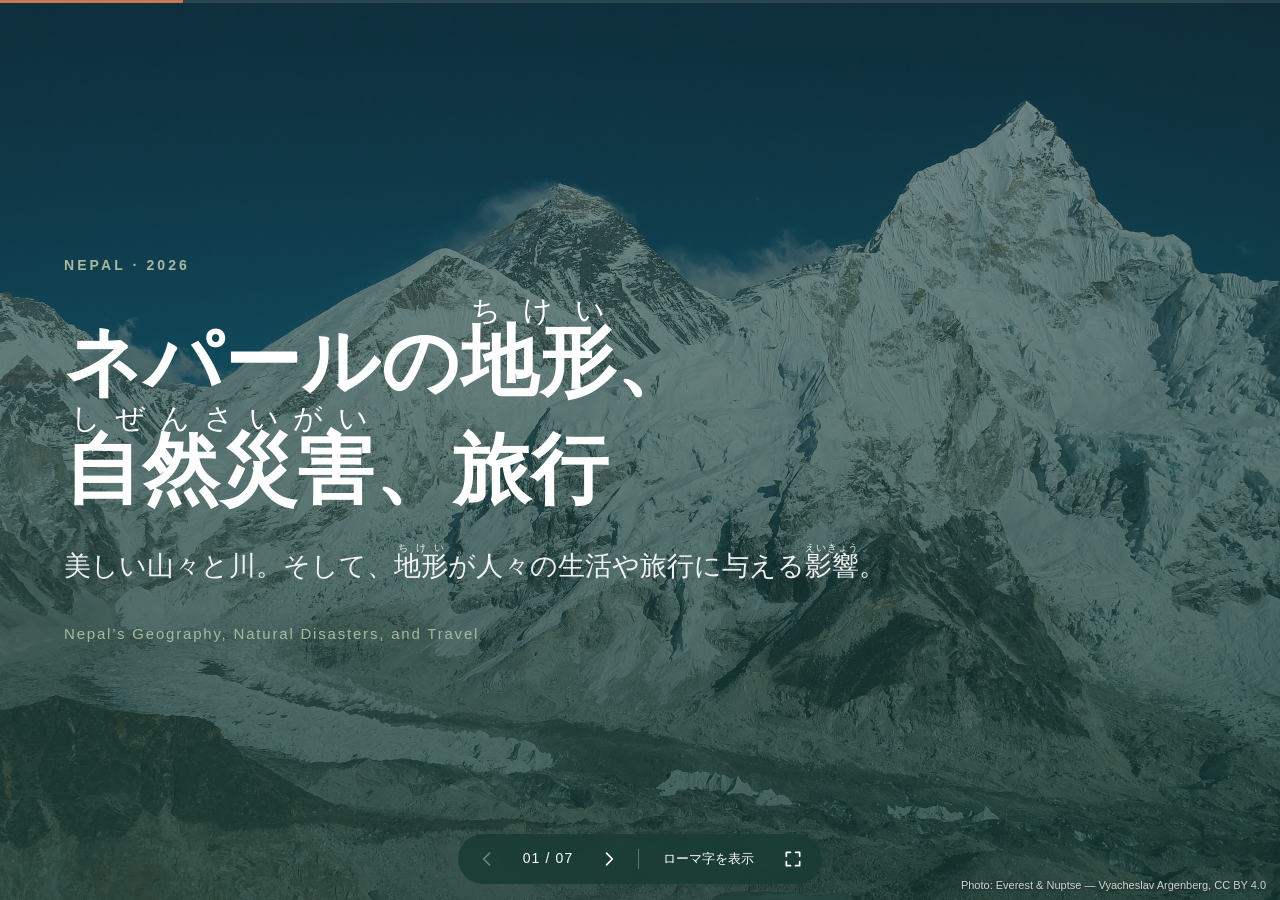
==== index.html @ 144461bb "initial commit" ====
<!doctype html>
<html lang="ja">
<head>
  <meta charset="utf-8">
  <meta name="viewport" content="width=device-width, initial-scale=1">
  <title>ネパールの地形、自然災害、旅行</title>
  <meta name="description" content="ネパールの地形・自然災害・旅行 — Nepal’s Geography, Natural Disasters, and Travel. A short Japanese presentation.">
  <meta name="theme-color" content="#183C35">
  <meta property="og:title" content="ネパールの地形、自然災害、旅行">
  <meta property="og:description" content="Nepal’s Geography, Natural Disasters, and Travel">
  <meta property="og:image" content="images/hero.jpg">
  <link rel="icon" href="data:image/svg+xml,%3Csvg xmlns='http://www.w3.org/2000/svg' viewBox='0 0 32 32'%3E%3Crect width='32' height='32' fill='%23183C35'/%3E%3Cpath d='M2 26 12 10l5 8 4-6 9 14z' fill='%23F7F5EF'/%3E%3C/svg%3E">
  <link rel="stylesheet" href="css/style.css">
</head>
<body>
  <div class="progress" aria-hidden="true"><span id="progressBar"></span></div>

  <main id="deck" aria-live="polite">

    <!-- 1 Opening -->
    <section class="slide cover dark" aria-label="スライド 1">
      <img class="bg" src="images/hero.jpg" fetchpriority="high" decoding="async"
           alt="Mount Everest and Nuptse rising above the Khumbu Glacier in the Nepal Himalayas">
      <div class="overlay"></div>
      <div class="inner">
        <p class="label">Nepal · 2026</p>
        <h1 class="title xl">ネパールの<ruby>地形<rt>ちけい</rt></ruby>、<br><ruby>自然災害<rt>しぜんさいがい</rt></ruby>、旅行
          <span class="romaji">Nepāru no chikei, shizen saigai, ryokō</span></h1>
        <p class="lead">美しい山々と川。そして、<ruby>地形<rt>ちけい</rt></ruby>が人々の生活や旅行に与える<ruby>影響<rt>えいきょう</rt></ruby>。
          <span class="romaji">Utsukushii yamayama to kawa. Soshite, chikei ga hitobito no seikatsu ya ryokō ni ataeru eikyō.</span></p>
        <p class="en">Nepal’s Geography, Natural Disasters, and Travel</p>
      </div>
      <p class="credit">Photo: Everest &amp; Nuptse — Vyacheslav Argenberg, CC BY 4.0</p>
    </section>

    <!-- 2 Geography -->
    <section class="slide split light" aria-label="スライド 2">
      <div class="text">
        <p class="label">01 · Geography</p>
        <h2 class="title">ネパールの<ruby>地形<rt>ちけい</rt></ruby>
          <span class="romaji">Nepāru no chikei</span></h2>
        <p class="lead">ネパールには、大きく分けて三つの地域があります。
          <span class="romaji">Nepāru ni wa, ōkiku wakete mittsu no chiiki ga arimasu.</span></p>
        <ul class="plain regions">
          <li><b>南</b><span><ruby>平野<rt>へいや</rt></ruby><span class="romaji">Heiya</span></span></li>
          <li><b>中央</b><span>丘や山<span class="romaji">Oka ya yama</span></span></li>
          <li><b>北</b><span>ヒマラヤの山々<span class="romaji">Himaraya no yamayama</span></span></li>
        </ul>
        <p class="support">南にはテライ平野、中央には丘や山、北にはヒマラヤの山々があります。
          <span class="romaji">Minami ni wa Terai heiya, chūō ni wa oka ya yama, kita ni wa Himaraya no yamayama ga arimasu.</span></p>
      </div>
      <div class="media triptych">
        <figure><img data-src="images/himalaya.jpg" alt="Annapurna South glowing in morning light — the Himalayan region" decoding="async"><figcaption>北 · ヒマラヤ<small>Himalaya</small></figcaption></figure>
        <figure><img data-src="images/hills.jpg" alt="Green tea-garden hills in Ilam, eastern Nepal — the hill region" decoding="async"><figcaption>中央 · 丘と山<small>Hills</small></figcaption></figure>
        <figure><img data-src="images/terai.jpg" alt="Flat green rice fields of the Terai plain with hills on the horizon" decoding="async"><figcaption>南 · テライ平野<small>Terai</small></figcaption></figure>
        <p class="credit">Photos: Arite (CC BY-SA 3.0) · Bsdbhattarai (CC BY-SA 4.0) · Alex Bhusal (CC BY-SA 4.0)</p>
      </div>
    </section>

    <!-- 3 Mountains and rivers -->
    <section class="slide cover dark" aria-label="スライド 3">
      <img class="bg" data-src="images/river.jpg" decoding="async"
           alt="A braided river flowing through the Kali Gandaki valley between steep Himalayan slopes">
      <div class="overlay side"></div>
      <div class="inner">
        <p class="label">02 · Mountains &amp; Rivers</p>
        <h2 class="title">山と、たくさんの川
          <span class="romaji">Yama to, takusan no kawa</span></h2>
        <div class="stats">
          <div class="stat">
            <p class="num">約83%<span class="romaji">Yaku hachijū-san pāsento</span></p>
            <p class="desc">ネパールの<ruby>国土<rt>こくど</rt></ruby>に占める丘や山の割合。
              <span class="romaji">Nepāru no kokudo ni shimeru oka ya yama no wariai.</span></p>
          </div>
          <div class="stat">
            <p class="num">約6,000<span class="romaji">Yaku rokusen</span></p>
            <p class="desc">ネパールにある川の数とされる概数。
              <span class="romaji">Nepāru ni aru kawa no kazu to sareru gasū.</span></p>
          </div>
        </div>
        <p class="support">多くの川は、山から平野へ流れています。
          <span class="romaji">Ōku no kawa wa, yama kara heiya e nagarete imasu.</span></p>
        <p class="note">Sources: figures are commonly cited estimates (hills + mountains ≈ 83% of land; “more than 6,000 rivers”).</p>
      </div>
      <p class="credit">Photo: Kali Gandaki Valley — Vyacheslav Argenberg, CC BY 4.0</p>
    </section>

    <!-- 4 Disasters -->
    <section class="slide split reverse light" aria-label="スライド 4">
      <div class="media photo">
        <img data-src="images/landslide.jpg" decoding="async"
             alt="A large landslide on a forested mountainside above a highway bridge in Nepal, with excavators clearing the road and trucks waiting">
        <p class="credit">Photo: Gunjan Raj Giri, CC BY 3.0</p>
      </div>
      <div class="text">
        <p class="label">03 · Natural Disasters</p>
        <h2 class="title"><ruby>地形<rt>ちけい</rt></ruby>と<ruby>自然災害<rt>しぜんさいがい</rt></ruby>
          <span class="romaji">Chikei to shizen saigai</span></h2>
        <p class="lead"><ruby>雨季<rt>うき</rt></ruby>には、ネパールでたくさんの雨が降ります。
          <span class="romaji">Uki ni wa, Nepāru de takusan no ame ga furimasu.</span></p>
        <ol class="steps">
          <li><h3><ruby>洪水<rt>こうずい</rt></ruby><span class="romaji">Kōzui</span></h3>
            <p>雨がたくさん降ると、川の水があふれることがあります。
              <span class="romaji">Ame ga takusan furu to, kawa no mizu ga afureru koto ga arimasu.</span></p></li>
          <li><h3><ruby>土砂崩<rt>どしゃくず</rt></ruby>れ<span class="romaji">Dosha kuzure</span></h3>
            <p>雨で山の土がゆるくなり、土や石がくずれ落ちることがあります。
              <span class="romaji">Ame de yama no tsuchi ga yuruku nari, tsuchi ya ishi ga kuzure ochiru koto ga arimasu.</span></p></li>
          <li><h3>人々への<ruby>影響<rt>えいきょう</rt></ruby><span class="romaji">Hitobito e no eikyō</span></h3>
            <p>家や道路がこわれ、生活や移動が難しくなることがあります。
              <span class="romaji">Ie ya dōro ga koware, seikatsu ya idō ga muzukashiku naru koto ga arimasu.</span></p></li>
        </ol>
        <p class="flow" aria-hidden="true">大雨 → 洪水・土砂崩れ → 人々への影響</p>
      </div>
    </section>

    <!-- 5 Travel -->
    <section class="slide split light" aria-label="スライド 5">
      <div class="text">
        <p class="label">04 · Travel</p>
        <h2 class="title"><ruby>地形<rt>ちけい</rt></ruby>と旅行
          <span class="romaji">Chikei to ryokō</span></h2>
        <p class="lead">ネパールは、山や川、谷がある美しい国です。しかし、旅行には時間がかかることがあります。
          <span class="romaji">Nepāru wa, yama ya kawa, tani ga aru utsukushii kuni desu. Shikashi, ryokō ni wa jikan ga kakaru koto ga arimasu.</span></p>
        <ul class="plain points">
          <li><h3>道路が曲がっている<span class="romaji">Dōro ga magatte iru</span></h3>
            <p>山が多いため、道路は山のまわりを通ります。
              <span class="romaji">Yama ga ōi tame, dōro wa yama no mawari o tōrimasu.</span></p></li>
          <li><h3>トンネルはまだ少ない<span class="romaji">Tonneru wa mada sukunai</span></h3>
            <p>山を通り抜ける道路のトンネルは、まだ多くありません。
              <span class="romaji">Yama o tōrinukeru dōro no tonneru wa, mada ōku arimasen.</span></p></li>
          <li><h3><ruby>雨季<rt>うき</rt></ruby>はさらに時間がかかる<span class="romaji">Uki wa sara ni jikan ga kakaru</span></h3>
            <p>土砂崩れで道路が通れなくなることがあります。
              <span class="romaji">Dosha kuzure de dōro ga tōrenaku naru koto ga arimasu.</span></p></li>
        </ul>
      </div>
      <div class="media photo">
        <img data-src="images/road.jpg" decoding="async"
             alt="A truck on a narrow dirt mountain road that zigzags across steep terraced hillsides in Nepal">
        <p class="credit">Photo: Sundar1, CC BY-SA 3.0</p>
      </div>
    </section>

    <!-- 6 Tunnel -->
    <section class="slide split reverse light" aria-label="スライド 6">
      <div class="media photo">
        <img data-src="images/tunnel.jpg" decoding="async"
             alt="Aerial view of the Nagdhunga Tunnel portal and toll plaza with the new road leading into the hillside">
        <p class="credit">Photo: Nagdhunga Tunnel (east) — Prakash Gopali85, CC BY-SA 4.0</p>
      </div>
      <div class="text">
        <p class="label">05 · New Tunnel</p>
        <h2 class="title">新しいトンネル
          <span class="romaji">Atarashii tonneru</span></h2>
        <p class="lead">2026年7月、ナグドゥンガ・トンネルが完成しました。日本もこの工事を支援しました。
          <span class="romaji">Nisen nijūroku-nen shichigatsu, Nagudunga tonneru ga kansei shimashita. Nihon mo kono kōji o shien shimashita.</span></p>
        <blockquote class="highlight">トンネルは、移動をもっと便利にする助けになります。
          <span class="romaji">Tonneru wa, idō o motto benri ni suru tasuke ni narimasu.</span></blockquote>
        <p class="note">Inaugurated 27 July 2026 · 2.68 km main tunnel · Japanese ODA loan via JICA. Source: JICA Nepal Office press release.</p>
      </div>
    </section>

    <!-- 7 Conclusion -->
    <section class="slide cover dark end" aria-label="スライド 7">
      <img class="bg" data-src="images/sunset.jpg" decoding="async"
           alt="The summit of Mount Everest glowing orange at sunset above Nuptse and the Khumbu Glacier">
      <div class="overlay bottom"></div>
      <div class="inner">
        <h2 class="title lg">ネパールの<ruby>地形<rt>ちけい</rt></ruby>は、美しさと課題の両方を生み出しています。
          <span class="romaji">Nepāru no chikei wa, utsukushisa to kadai no ryōhō o umidashite imasu.</span></h2>
        <p class="support">地形を知ることは、洪水や土砂崩れが起こる理由や、旅行に時間がかかる理由を理解する助けになります。
          <span class="romaji">Chikei o shiru koto wa, kōzui ya dosha kuzure ga okoru riyū ya, ryokō ni jikan ga kakaru riyū o rikai suru tasuke ni narimasu.</span></p>
        <p class="thanks">ありがとうございました。<span class="romaji">Arigatō gozaimashita.</span></p>
      </div>
      <p class="credit">Photo: Everest at sunset — Nir B. Gurung, CC BY-SA 4.0</p>
    </section>
  </main>

  <nav class="controls" aria-label="プレゼンテーション操作 / Presentation controls">
    <button id="prev" type="button" aria-label="前のスライド / Previous slide">
      <svg viewBox="0 0 24 24" aria-hidden="true"><path d="M15 5l-7 7 7 7" /></svg></button>
    <span class="counter" id="counter" aria-label="Slide number"><span id="cur">01</span> / <span id="tot">07</span></span>
    <button id="next" type="button" aria-label="次のスライド / Next slide">
      <svg viewBox="0 0 24 24" aria-hidden="true"><path d="M9 5l7 7-7 7" /></svg></button>
    <span class="sep" aria-hidden="true"></span>
    <button id="romajiBtn" type="button" class="text-btn" aria-pressed="false">ローマ字を表示</button>
    <button id="fsBtn" type="button" aria-label="全画面表示 / Toggle full screen">
      <svg viewBox="0 0 24 24" aria-hidden="true"><path d="M4 9V4h5M20 9V4h-5M4 15v5h5M20 15v5h-5" /></svg></button>
  </nav>

  <script src="js/app.js"></script>
</body>
</html>
---- css/style.css ----
:root {
  --green: #183C35;
  --ivory: #F7F5EF;
  --sage: #A8B9A1;
  --terracotta: #C97851;
  --terracotta-ink: #A4532F; /* AA-contrast variant for small text on ivory */
  --charcoal: #24312E;
  --gray: #68736F;
  --jp: "Noto Sans JP", "Hiragino Kaku Gothic ProN", "Yu Gothic", Meiryo, sans-serif;
  --latin: Inter, "Helvetica Neue", Arial, sans-serif;
  --pad: clamp(24px, 5vw, 84px);
  --ease: cubic-bezier(.2, .7, .2, 1);
}

*, *::before, *::after { box-sizing: border-box; }
html, body { height: 100%; margin: 0; }
body {
  background: var(--green);
  color: var(--charcoal);
  font-family: var(--jp);
  line-height: 1.8;
  overflow: hidden;
  -webkit-font-smoothing: antialiased;
  word-break: auto-phrase; line-break: strict; text-wrap: pretty;
}
h1, h2, h3, p, ul, ol, blockquote, figure { margin: 0; padding: 0; }
ul, ol { list-style: none; }
img { display: block; max-width: 100%; }
ruby rt { font-size: .38em; font-weight: 400; letter-spacing: .02em; }

/* ---------- progress ---------- */
.progress { position: fixed; inset: 0 0 auto 0; height: 3px; z-index: 30; background: rgba(127, 140, 134, .25); }
.progress span { display: block; height: 100%; width: 0; background: var(--terracotta); transition: width .5s var(--ease); }

/* ---------- slides ---------- */
#deck { position: fixed; inset: 0; }
.slide {
  position: absolute; inset: 0;
  display: grid;
  opacity: 0; visibility: hidden;
  transform: translateY(10px);
  transition: opacity .6s var(--ease), transform .6s var(--ease), visibility 0s .6s;
  overflow: hidden;
}
.slide.active { opacity: 1; visibility: visible; transform: none; transition-delay: 0s; z-index: 2; }
.slide.light { background: var(--ivory); }
.slide.dark { background: var(--green); color: #fff; }

.label {
  font-family: var(--latin); font-size: 14px; letter-spacing: .22em; text-transform: uppercase;
  color: var(--terracotta-ink); font-weight: 600; margin-bottom: 18px;
}
.dark .label { color: var(--sage); }
.title, .lead, .support { text-wrap: balance; }
.title { font-size: clamp(34px, 4.6vw, 64px); line-height: 1.35; font-weight: 700; color: var(--green); letter-spacing: .01em; }
.title.xl { font-size: clamp(38px, 6vw, 84px); line-height: 1.3; }
.title.lg { font-size: clamp(30px, 3.9vw, 56px); }
.dark .title { color: #fff; }
.lead { font-size: clamp(20px, 2.1vw, 30px); line-height: 1.85; margin-top: 22px; }
.support { font-size: clamp(17px, 1.5vw, 22px); color: var(--gray); margin-top: 22px; }
.dark .support { font-size: clamp(18px, 1.7vw, 25px); }
.dark .support, .dark .lead { color: rgba(255, 255, 255, .92); }
.en { font-family: var(--latin); margin-top: 28px; font-size: 15px; letter-spacing: .12em; color: var(--sage); }
.note { font-family: var(--latin); font-size: 13px; color: var(--gray); margin-top: 22px; line-height: 1.5; }
.dark .note { color: rgba(255, 255, 255, .72); }

/* romaji — hidden by default */
.romaji {
  display: none; font-family: var(--latin); font-weight: 400; font-style: italic;
  font-size: .72em; line-height: 1.45; letter-spacing: .01em; color: var(--gray); margin-top: 4px;
}
h1 .romaji, h2 .romaji, .num .romaji { font-size: .32em; }
h3 .romaji { font-size: .62em; }
.lead .romaji, .support .romaji { font-size: .62em; }
.dark .romaji { color: var(--sage); }
.show-romaji .romaji { display: block; }

.credit {
  position: absolute; right: 14px; bottom: 8px; z-index: 5;
  font-family: var(--latin); font-size: 11px; color: rgba(255, 255, 255, .8);
  text-shadow: 0 1px 3px rgba(0, 0, 0, .6); max-width: 70%; text-align: right; line-height: 1.3;
}
.light .credit { color: var(--gray); text-shadow: none; }
.media .credit { color: #fff; text-shadow: 0 1px 3px rgba(0, 0, 0, .7); top: 10px; bottom: auto; }

/* ---------- cover layout ---------- */
.cover { align-items: end; }
.cover .bg { position: absolute; inset: 0; width: 100%; height: 100%; object-fit: cover; }
.cover .overlay { position: absolute; inset: 0; background: linear-gradient(180deg, rgba(24, 60, 53, .55), rgba(24, 60, 53, .78)); }
.cover .overlay.side { background: linear-gradient(90deg, rgba(24, 60, 53, .92) 0%, rgba(24, 60, 53, .78) 45%, rgba(24, 60, 53, .25) 100%); }
.cover .overlay.bottom { background: linear-gradient(180deg, rgba(24, 60, 53, .1) 0%, rgba(24, 60, 53, .45) 45%, rgba(24, 60, 53, .9) 100%); }
.cover .inner { position: relative; z-index: 3; padding: var(--pad); padding-bottom: calc(var(--pad) + 40px); max-width: 1180px; }
.cover.end .inner { max-width: 1000px; }
.slide:nth-of-type(1) .inner { align-self: center; padding-bottom: var(--pad); }
.slide:nth-of-type(3) .inner { align-self: center; padding-bottom: var(--pad); }

.stats { display: flex; gap: clamp(28px, 6vw, 96px); margin-top: 32px; flex-wrap: wrap; }
.stat { max-width: 340px; }
.num { font-family: var(--latin), var(--jp); font-size: clamp(54px, 8vw, 118px); font-weight: 700; line-height: 1.05; color: #fff; letter-spacing: -.01em; }
.num { font-family: var(--jp); white-space: nowrap; font-size: clamp(48px, 7vw, 104px); }
.stat .desc { margin-top: 10px; font-size: clamp(16px, 1.45vw, 21px); padding-top: 12px; border-top: 2px solid var(--terracotta); }
.thanks { margin-top: 36px; font-size: clamp(24px, 2.6vw, 36px); font-weight: 700; color: #fff; }
.thanks::before { content: ""; display: block; width: 56px; height: 3px; background: var(--terracotta); margin-bottom: 22px; }

/* ---------- split layout ---------- */
.split { grid-template-columns: minmax(0, 1.05fr) minmax(0, 1fr); }
.split.reverse { grid-template-columns: minmax(0, 1fr) minmax(0, 1.05fr); }
.split .text { padding: var(--pad); display: flex; flex-direction: column; justify-content: center; overflow-y: auto; }
.split .media { position: relative; min-height: 0; background: var(--green); }
.photo img { width: 100%; height: 100%; object-fit: cover; }

/* regions list + triptych */
.regions { margin-top: 26px; display: grid; gap: 10px; }
.regions li { display: flex; align-items: baseline; gap: 18px; font-size: clamp(20px, 2vw, 28px); font-weight: 500; }
.regions b {
  font-size: 14px; font-weight: 600; min-width: 3.6em; text-align: center; padding: 2px 10px;
  border: 1.5px solid var(--terracotta); color: var(--terracotta-ink); border-radius: 99px;
}
.triptych { display: grid; grid-template-rows: repeat(3, 1fr); gap: 4px; }
.triptych figure { position: relative; overflow: hidden; min-height: 0; }
.triptych img { width: 100%; height: 100%; object-fit: cover; }
.triptych figure::after { content: ""; position: absolute; inset: 0; background: linear-gradient(90deg, rgba(24, 60, 53, .7), transparent 55%); }
.triptych figcaption {
  position: absolute; left: 24px; top: 50%; transform: translateY(-50%); z-index: 2; color: #fff;
  font-size: clamp(20px, 2vw, 28px); font-weight: 700;
}
.triptych small { display: block; font-family: var(--latin); font-size: 12px; font-weight: 500; letter-spacing: .18em; text-transform: uppercase; opacity: .85; }

/* disaster steps */
.steps { margin-top: 24px; display: grid; gap: 16px; counter-reset: s; }
.steps li { position: relative; padding-left: 52px; counter-increment: s; }
.steps li::before {
  content: counter(s); position: absolute; left: 0; top: 4px; width: 34px; height: 34px; border-radius: 50%;
  background: var(--green); color: #fff; font-family: var(--latin); font-size: 15px; font-weight: 600;
  display: grid; place-items: center;
}
.steps li:not(:last-child)::after { content: ""; position: absolute; left: 16.5px; top: 42px; bottom: -14px; width: 1.5px; background: var(--sage); }
h3 { font-size: clamp(19px, 1.8vw, 26px); font-weight: 700; color: var(--green); line-height: 1.5; }
.steps p, .points p { font-size: clamp(16px, 1.4vw, 20px); color: var(--charcoal); line-height: 1.75; }
.flow { display: none; }

/* travel points */
.points { margin-top: 24px; display: grid; gap: 18px; }
.points li { padding-left: 20px; border-left: 3px solid var(--terracotta); }

/* tunnel highlight */
.highlight {
  margin-top: 34px; padding: 26px 30px; background: var(--green); color: #fff;
  font-size: clamp(24px, 2.7vw, 38px); font-weight: 700; line-height: 1.55; border-left: 6px solid var(--terracotta);
}
.highlight .romaji { color: var(--sage); }

/* ---------- controls ---------- */
.controls {
  position: fixed; left: 50%; bottom: 16px; transform: translateX(-50%); z-index: 40;
  display: flex; align-items: center; gap: 6px; padding: 6px 10px; border-radius: 99px;
  background: rgba(24, 60, 53, .88); backdrop-filter: blur(8px); color: #fff;
  font-family: var(--latin); font-size: 14px; transition: opacity .4s, transform .4s;
}
.controls.hidden { opacity: 0; pointer-events: none; transform: translate(-50%, 10px); }
.controls button {
  appearance: none; border: 0; background: transparent; color: inherit; cursor: pointer;
  width: 38px; height: 38px; border-radius: 50%; display: grid; place-items: center; font: inherit;
}
.controls button:hover { background: rgba(255, 255, 255, .14); }
.controls button:disabled { opacity: .35; cursor: default; }
.controls svg { width: 20px; height: 20px; fill: none; stroke: currentColor; stroke-width: 2; stroke-linecap: round; stroke-linejoin: round; }
.controls .text-btn { width: auto; padding: 0 14px; border-radius: 99px; font-family: var(--jp); font-size: 13px; white-space: nowrap; }
.controls .text-btn[aria-pressed="true"] { background: var(--terracotta); color: #fff; }
.counter { min-width: 72px; text-align: center; font-variant-numeric: tabular-nums; letter-spacing: .08em; }
.sep { width: 1px; height: 20px; background: rgba(255, 255, 255, .3); margin: 0 4px; }
:focus-visible { outline: 3px solid var(--terracotta); outline-offset: 2px; }
.controls :focus-visible { outline-color: #fff; }
body.idle { cursor: none; }

/* ---------- tablet / mobile ---------- */
@media (max-width: 900px) {
  body { overflow: auto; }
  .split, .split.reverse { grid-template-columns: 1fr; grid-template-rows: 38% 1fr; }
  .split .media { order: -1; }
  .split .text { padding: 24px var(--pad) 96px; justify-content: flex-start; }
  .triptych { grid-template-rows: none; grid-template-columns: repeat(3, 1fr); }
  .triptych figure::after { background: linear-gradient(0deg, rgba(24, 60, 53, .75), transparent 60%); }
  .triptych figcaption { left: 10px; top: auto; bottom: 14px; transform: none; font-size: 15px; }
  .cover .inner { padding-bottom: 110px; }
  .slide:nth-of-type(1) .inner, .slide:nth-of-type(3) .inner { align-self: end; padding-bottom: 110px; }
  .cover .overlay.side { background: rgba(24, 60, 53, .8); }
  .credit { bottom: 70px; font-size: 10px; }
  .media .credit { top: auto; bottom: 6px; }
  .controls .text-btn { padding: 0 10px; font-size: 12px; }
  .flow { display: block; margin-top: 18px; font-size: 15px; color: var(--terracotta-ink); font-weight: 700; }
}
@media (max-width: 520px) {
  .controls { gap: 0; padding: 4px 6px; bottom: 10px; }
  .counter { min-width: 60px; font-size: 13px; }
  .sep { display: none; }
  .stats { gap: 18px; }
}
@media (max-height: 640px) and (min-width: 901px) {
  .split .text { padding-block: 40px 80px; }
  .lead { margin-top: 12px; }
  .steps, .points { gap: 10px; margin-top: 14px; }
}
@media (prefers-reduced-motion: reduce) {
  .slide, .progress span, .controls { transition-duration: .01s !important; transform: none !important; }
}
@media print { .controls, .progress { display: none; } }
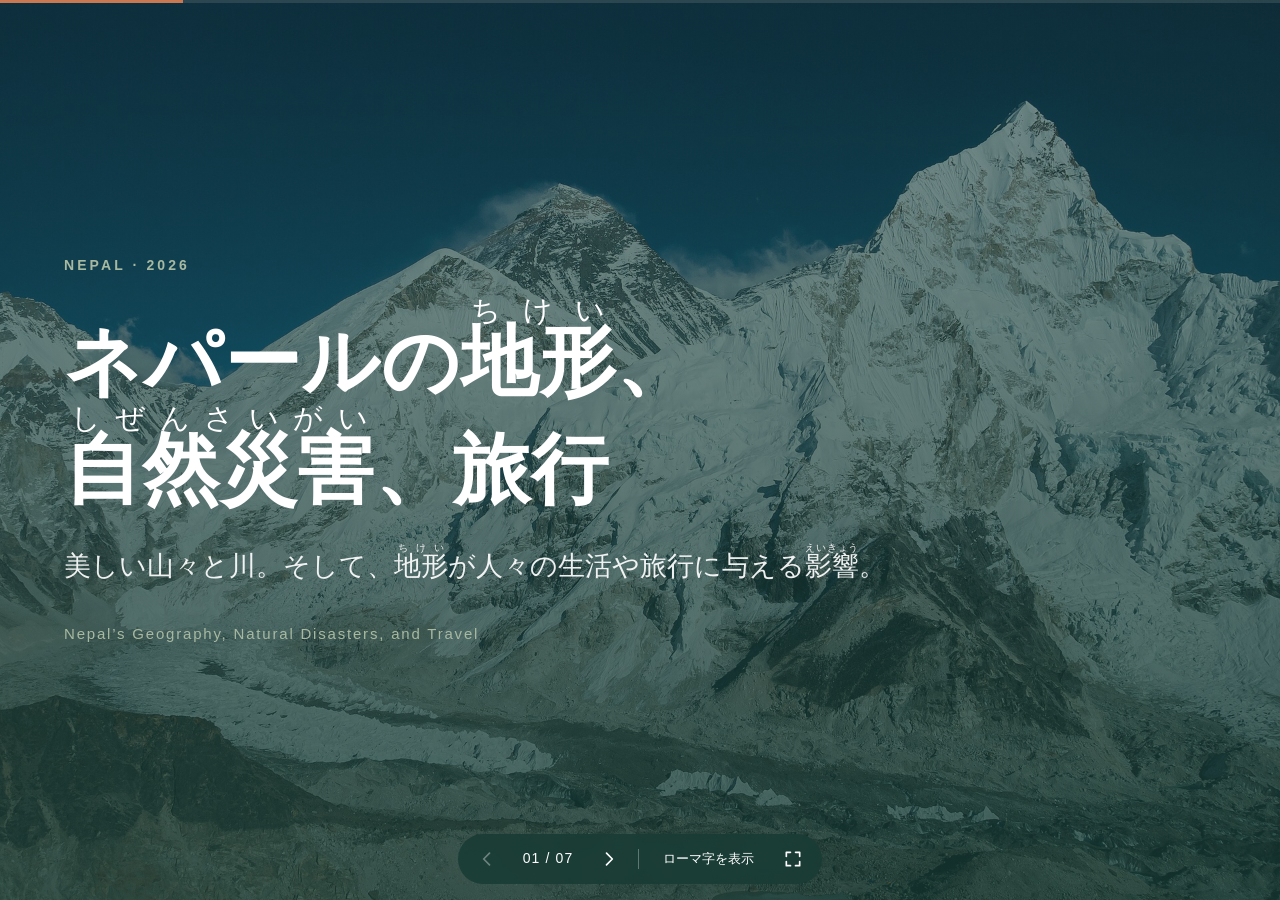
==== commit b0ef24b9: "Remove photo credit lines from various sections in index.html" ====
--- a/index.html
+++ b/index.html
@@ -30,7 +30,6 @@
           <span class="romaji">Utsukushii yamayama to kawa. Soshite, chikei ga hitobito no seikatsu ya ryokō ni ataeru eikyō.</span></p>
         <p class="en">Nepal’s Geography, Natural Disasters, and Travel</p>
       </div>
-      <p class="credit">Photo: Everest &amp; Nuptse — Vyacheslav Argenberg, CC BY 4.0</p>
     </section>
 
     <!-- 2 Geography -->
@@ -53,7 +52,7 @@
         <figure><img data-src="images/himalaya.jpg" alt="Annapurna South glowing in morning light — the Himalayan region" decoding="async"><figcaption>北 · ヒマラヤ<small>Himalaya</small></figcaption></figure>
         <figure><img data-src="images/hills.jpg" alt="Green tea-garden hills in Ilam, eastern Nepal — the hill region" decoding="async"><figcaption>中央 · 丘と山<small>Hills</small></figcaption></figure>
         <figure><img data-src="images/terai.jpg" alt="Flat green rice fields of the Terai plain with hills on the horizon" decoding="async"><figcaption>南 · テライ平野<small>Terai</small></figcaption></figure>
-        <p class="credit">Photos: Arite (CC BY-SA 3.0) · Bsdbhattarai (CC BY-SA 4.0) · Alex Bhusal (CC BY-SA 4.0)</p>
+
       </div>
     </section>
 
@@ -80,9 +79,7 @@
         </div>
         <p class="support">多くの川は、山から平野へ流れています。
           <span class="romaji">Ōku no kawa wa, yama kara heiya e nagarete imasu.</span></p>
-        <p class="note">Sources: figures are commonly cited estimates (hills + mountains ≈ 83% of land; “more than 6,000 rivers”).</p>
       </div>
-      <p class="credit">Photo: Kali Gandaki Valley — Vyacheslav Argenberg, CC BY 4.0</p>
     </section>
 
     <!-- 4 Disasters -->
@@ -90,7 +87,6 @@
       <div class="media photo">
         <img data-src="images/landslide.jpg" decoding="async"
              alt="A large landslide on a forested mountainside above a highway bridge in Nepal, with excavators clearing the road and trucks waiting">
-        <p class="credit">Photo: Gunjan Raj Giri, CC BY 3.0</p>
       </div>
       <div class="text">
         <p class="label">03 · Natural Disasters</p>
@@ -136,7 +132,6 @@
       <div class="media photo">
         <img data-src="images/road.jpg" decoding="async"
              alt="A truck on a narrow dirt mountain road that zigzags across steep terraced hillsides in Nepal">
-        <p class="credit">Photo: Sundar1, CC BY-SA 3.0</p>
       </div>
     </section>
 
@@ -145,7 +140,6 @@
       <div class="media photo">
         <img data-src="images/tunnel.jpg" decoding="async"
              alt="Aerial view of the Nagdhunga Tunnel portal and toll plaza with the new road leading into the hillside">
-        <p class="credit">Photo: Nagdhunga Tunnel (east) — Prakash Gopali85, CC BY-SA 4.0</p>
       </div>
       <div class="text">
         <p class="label">05 · New Tunnel</p>
@@ -155,7 +149,6 @@
           <span class="romaji">Nisen nijūroku-nen shichigatsu, Nagudunga tonneru ga kansei shimashita. Nihon mo kono kōji o shien shimashita.</span></p>
         <blockquote class="highlight">トンネルは、移動をもっと便利にする助けになります。
           <span class="romaji">Tonneru wa, idō o motto benri ni suru tasuke ni narimasu.</span></blockquote>
-        <p class="note">Inaugurated 27 July 2026 · 2.68 km main tunnel · Japanese ODA loan via JICA. Source: JICA Nepal Office press release.</p>
       </div>
     </section>
 
@@ -171,7 +164,6 @@
           <span class="romaji">Chikei o shiru koto wa, kōzui ya dosha kuzure ga okoru riyū ya, ryokō ni jikan ga kakaru riyū o rikai suru tasuke ni narimasu.</span></p>
         <p class="thanks">ありがとうございました。<span class="romaji">Arigatō gozaimashita.</span></p>
       </div>
-      <p class="credit">Photo: Everest at sunset — Nir B. Gurung, CC BY-SA 4.0</p>
     </section>
   </main>
 
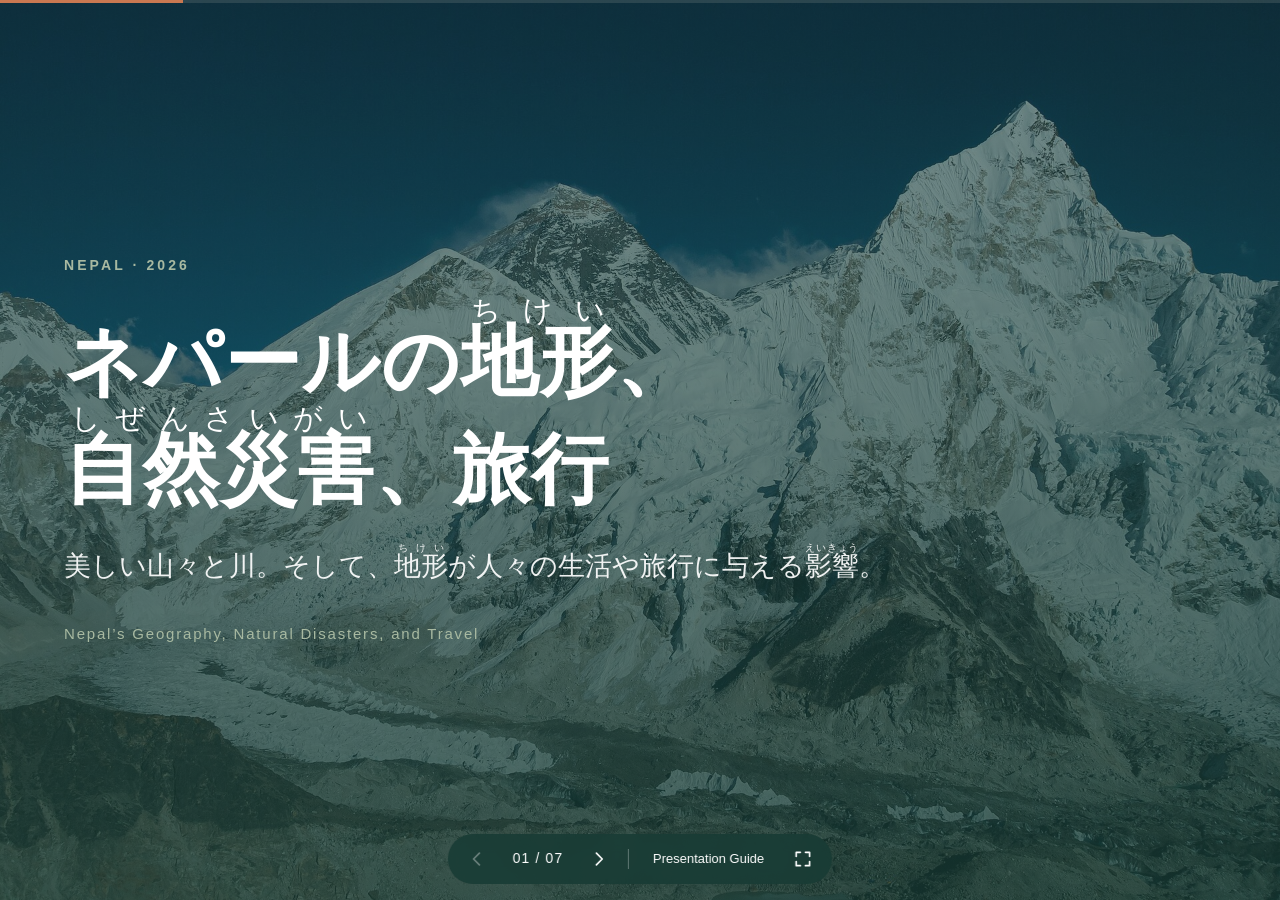
==== commit a6be19d5: "Add Presentation Guide and refactor for improved navigation" ====
--- a/index.html
+++ b/index.html
@@ -24,10 +24,8 @@
       <div class="overlay"></div>
       <div class="inner">
         <p class="label">Nepal · 2026</p>
-        <h1 class="title xl">ネパールの<ruby>地形<rt>ちけい</rt></ruby>、<br><ruby>自然災害<rt>しぜんさいがい</rt></ruby>、旅行
-          <span class="romaji">Nepāru no chikei, shizen saigai, ryokō</span></h1>
-        <p class="lead">美しい山々と川。そして、<ruby>地形<rt>ちけい</rt></ruby>が人々の生活や旅行に与える<ruby>影響<rt>えいきょう</rt></ruby>。
-          <span class="romaji">Utsukushii yamayama to kawa. Soshite, chikei ga hitobito no seikatsu ya ryokō ni ataeru eikyō.</span></p>
+        <h1 class="title xl">ネパールの<ruby>地形<rt>ちけい</rt></ruby>、<br><ruby>自然災害<rt>しぜんさいがい</rt></ruby>、旅行</h1>
+        <p class="lead">美しい山々と川。そして、<ruby>地形<rt>ちけい</rt></ruby>が人々の生活や旅行に与える<ruby>影響<rt>えいきょう</rt></ruby>。</p>
         <p class="en">Nepal’s Geography, Natural Disasters, and Travel</p>
       </div>
     </section>
@@ -36,17 +34,14 @@
     <section class="slide split light" aria-label="スライド 2">
       <div class="text">
         <p class="label">01 · Geography</p>
-        <h2 class="title">ネパールの<ruby>地形<rt>ちけい</rt></ruby>
-          <span class="romaji">Nepāru no chikei</span></h2>
-        <p class="lead">ネパールには、大きく分けて三つの地域があります。
-          <span class="romaji">Nepāru ni wa, ōkiku wakete mittsu no chiiki ga arimasu.</span></p>
+        <h2 class="title">ネパールの<ruby>地形<rt>ちけい</rt></ruby></h2>
+        <p class="lead">ネパールには、大きく分けて三つの地域があります。</p>
         <ul class="plain regions">
-          <li><b>南</b><span><ruby>平野<rt>へいや</rt></ruby><span class="romaji">Heiya</span></span></li>
-          <li><b>中央</b><span>丘や山<span class="romaji">Oka ya yama</span></span></li>
-          <li><b>北</b><span>ヒマラヤの山々<span class="romaji">Himaraya no yamayama</span></span></li>
+          <li><b>南</b><span><ruby>平野<rt>へいや</rt></ruby></span></li>
+          <li><b>中央</b><span>丘や山</span></li>
+          <li><b>北</b><span>ヒマラヤの山々</span></li>
         </ul>
-        <p class="support">南にはテライ平野、中央には丘や山、北にはヒマラヤの山々があります。
-          <span class="romaji">Minami ni wa Terai heiya, chūō ni wa oka ya yama, kita ni wa Himaraya no yamayama ga arimasu.</span></p>
+        <p class="support">南にはテライ平野、中央には丘や山、北にはヒマラヤの山々があります。</p>
       </div>
       <div class="media triptych">
         <figure><img data-src="images/himalaya.jpg" alt="Annapurna South glowing in morning light — the Himalayan region" decoding="async"><figcaption>北 · ヒマラヤ<small>Himalaya</small></figcaption></figure>
@@ -63,22 +58,18 @@
       <div class="overlay side"></div>
       <div class="inner">
         <p class="label">02 · Mountains &amp; Rivers</p>
-        <h2 class="title">山と、たくさんの川
-          <span class="romaji">Yama to, takusan no kawa</span></h2>
+        <h2 class="title">山と、たくさんの川</h2>
         <div class="stats">
           <div class="stat">
-            <p class="num">約83%<span class="romaji">Yaku hachijū-san pāsento</span></p>
-            <p class="desc">ネパールの<ruby>国土<rt>こくど</rt></ruby>に占める丘や山の割合。
-              <span class="romaji">Nepāru no kokudo ni shimeru oka ya yama no wariai.</span></p>
+            <p class="num">約83%</p>
+            <p class="desc">ネパールの<ruby>国土<rt>こくど</rt></ruby>に占める丘や山の割合。</p>
           </div>
           <div class="stat">
-            <p class="num">約6,000<span class="romaji">Yaku rokusen</span></p>
-            <p class="desc">ネパールにある川の数とされる概数。
-              <span class="romaji">Nepāru ni aru kawa no kazu to sareru gasū.</span></p>
+            <p class="num">約6,000</p>
+            <p class="desc">ネパールにある川の数とされる概数。</p>
           </div>
         </div>
-        <p class="support">多くの川は、山から平野へ流れています。
-          <span class="romaji">Ōku no kawa wa, yama kara heiya e nagarete imasu.</span></p>
+        <p class="support">多くの川は、山から平野へ流れています。</p>
       </div>
     </section>
 
@@ -90,20 +81,15 @@
       </div>
       <div class="text">
         <p class="label">03 · Natural Disasters</p>
-        <h2 class="title"><ruby>地形<rt>ちけい</rt></ruby>と<ruby>自然災害<rt>しぜんさいがい</rt></ruby>
-          <span class="romaji">Chikei to shizen saigai</span></h2>
-        <p class="lead"><ruby>雨季<rt>うき</rt></ruby>には、ネパールでたくさんの雨が降ります。
-          <span class="romaji">Uki ni wa, Nepāru de takusan no ame ga furimasu.</span></p>
+        <h2 class="title"><ruby>地形<rt>ちけい</rt></ruby>と<ruby>自然災害<rt>しぜんさいがい</rt></ruby></h2>
+        <p class="lead"><ruby>雨季<rt>うき</rt></ruby>には、ネパールでたくさんの雨が降ります。</p>
         <ol class="steps">
-          <li><h3><ruby>洪水<rt>こうずい</rt></ruby><span class="romaji">Kōzui</span></h3>
-            <p>雨がたくさん降ると、川の水があふれることがあります。
-              <span class="romaji">Ame ga takusan furu to, kawa no mizu ga afureru koto ga arimasu.</span></p></li>
-          <li><h3><ruby>土砂崩<rt>どしゃくず</rt></ruby>れ<span class="romaji">Dosha kuzure</span></h3>
-            <p>雨で山の土がゆるくなり、土や石がくずれ落ちることがあります。
-              <span class="romaji">Ame de yama no tsuchi ga yuruku nari, tsuchi ya ishi ga kuzure ochiru koto ga arimasu.</span></p></li>
-          <li><h3>人々への<ruby>影響<rt>えいきょう</rt></ruby><span class="romaji">Hitobito e no eikyō</span></h3>
-            <p>家や道路がこわれ、生活や移動が難しくなることがあります。
-              <span class="romaji">Ie ya dōro ga koware, seikatsu ya idō ga muzukashiku naru koto ga arimasu.</span></p></li>
+          <li><h3><ruby>洪水<rt>こうずい</rt></ruby></h3>
+            <p>雨がたくさん降ると、川の水があふれることがあります。</p></li>
+          <li><h3><ruby>土砂崩<rt>どしゃくず</rt></ruby>れ</h3>
+            <p>雨で山の土がゆるくなり、土や石がくずれ落ちることがあります。</p></li>
+          <li><h3>人々への<ruby>影響<rt>えいきょう</rt></ruby></h3>
+            <p>家や道路がこわれ、生活や移動が難しくなることがあります。</p></li>
         </ol>
         <p class="flow" aria-hidden="true">大雨 → 洪水・土砂崩れ → 人々への影響</p>
       </div>
@@ -113,20 +99,15 @@
     <section class="slide split light" aria-label="スライド 5">
       <div class="text">
         <p class="label">04 · Travel</p>
-        <h2 class="title"><ruby>地形<rt>ちけい</rt></ruby>と旅行
-          <span class="romaji">Chikei to ryokō</span></h2>
-        <p class="lead">ネパールは、山や川、谷がある美しい国です。しかし、旅行には時間がかかることがあります。
-          <span class="romaji">Nepāru wa, yama ya kawa, tani ga aru utsukushii kuni desu. Shikashi, ryokō ni wa jikan ga kakaru koto ga arimasu.</span></p>
+        <h2 class="title"><ruby>地形<rt>ちけい</rt></ruby>と旅行</h2>
+        <p class="lead">ネパールは、山や川、谷がある美しい国です。しかし、旅行には時間がかかることがあります。</p>
         <ul class="plain points">
-          <li><h3>道路が曲がっている<span class="romaji">Dōro ga magatte iru</span></h3>
-            <p>山が多いため、道路は山のまわりを通ります。
-              <span class="romaji">Yama ga ōi tame, dōro wa yama no mawari o tōrimasu.</span></p></li>
-          <li><h3>トンネルはまだ少ない<span class="romaji">Tonneru wa mada sukunai</span></h3>
-            <p>山を通り抜ける道路のトンネルは、まだ多くありません。
-              <span class="romaji">Yama o tōrinukeru dōro no tonneru wa, mada ōku arimasen.</span></p></li>
-          <li><h3><ruby>雨季<rt>うき</rt></ruby>はさらに時間がかかる<span class="romaji">Uki wa sara ni jikan ga kakaru</span></h3>
-            <p>土砂崩れで道路が通れなくなることがあります。
-              <span class="romaji">Dosha kuzure de dōro ga tōrenaku naru koto ga arimasu.</span></p></li>
+          <li><h3>道路が曲がっている</h3>
+            <p>山が多いため、道路は山のまわりを通ります。</p></li>
+          <li><h3>トンネルはまだ少ない</h3>
+            <p>山を通り抜ける道路のトンネルは、まだ多くありません。</p></li>
+          <li><h3><ruby>雨季<rt>うき</rt></ruby>はさらに時間がかかる</h3>
+            <p>土砂崩れで道路が通れなくなることがあります。</p></li>
         </ul>
       </div>
       <div class="media photo">
@@ -143,12 +124,9 @@
       </div>
       <div class="text">
         <p class="label">05 · New Tunnel</p>
-        <h2 class="title">新しいトンネル
-          <span class="romaji">Atarashii tonneru</span></h2>
-        <p class="lead">2026年7月、ナグドゥンガ・トンネルが完成しました。日本もこの工事を支援しました。
-          <span class="romaji">Nisen nijūroku-nen shichigatsu, Nagudunga tonneru ga kansei shimashita. Nihon mo kono kōji o shien shimashita.</span></p>
-        <blockquote class="highlight">トンネルは、移動をもっと便利にする助けになります。
-          <span class="romaji">Tonneru wa, idō o motto benri ni suru tasuke ni narimasu.</span></blockquote>
+        <h2 class="title">新しいトンネル</h2>
+        <p class="lead">2026年7月、ナグドゥンガ・トンネルが完成しました。日本もこの工事を支援しました。</p>
+        <blockquote class="highlight">トンネルは、移動をもっと便利にする助けになります。</blockquote>
       </div>
     </section>
 
@@ -158,11 +136,9 @@
            alt="The summit of Mount Everest glowing orange at sunset above Nuptse and the Khumbu Glacier">
       <div class="overlay bottom"></div>
       <div class="inner">
-        <h2 class="title lg">ネパールの<ruby>地形<rt>ちけい</rt></ruby>は、美しさと課題の両方を生み出しています。
-          <span class="romaji">Nepāru no chikei wa, utsukushisa to kadai no ryōhō o umidashite imasu.</span></h2>
-        <p class="support">地形を知ることは、洪水や土砂崩れが起こる理由や、旅行に時間がかかる理由を理解する助けになります。
-          <span class="romaji">Chikei o shiru koto wa, kōzui ya dosha kuzure ga okoru riyū ya, ryokō ni jikan ga kakaru riyū o rikai suru tasuke ni narimasu.</span></p>
-        <p class="thanks">ありがとうございました。<span class="romaji">Arigatō gozaimashita.</span></p>
+        <h2 class="title lg">ネパールの<ruby>地形<rt>ちけい</rt></ruby>は、美しさと課題の両方を生み出しています。</h2>
+        <p class="support">地形を知ることは、洪水や土砂崩れが起こる理由や、旅行に時間がかかる理由を理解する助けになります。</p>
+        <p class="thanks">ありがとうございました。</p>
       </div>
     </section>
   </main>
@@ -174,7 +150,7 @@
     <button id="next" type="button" aria-label="次のスライド / Next slide">
       <svg viewBox="0 0 24 24" aria-hidden="true"><path d="M9 5l7 7-7 7" /></svg></button>
     <span class="sep" aria-hidden="true"></span>
-    <button id="romajiBtn" type="button" class="text-btn" aria-pressed="false">ローマ字を表示</button>
+    <a id="guideLink" class="text-btn" href="guide.html" target="_blank" rel="noopener" aria-label="Open the Presentation Guide in a new tab">Presentation Guide</a>
     <button id="fsBtn" type="button" aria-label="全画面表示 / Toggle full screen">
       <svg viewBox="0 0 24 24" aria-hidden="true"><path d="M4 9V4h5M20 9V4h-5M4 15v5h5M20 15v5h-5" /></svg></button>
   </nav>
--- a/css/style.css
+++ b/css/style.css
@@ -63,17 +63,6 @@
 .en { font-family: var(--latin); margin-top: 28px; font-size: 15px; letter-spacing: .12em; color: var(--sage); }
 .note { font-family: var(--latin); font-size: 13px; color: var(--gray); margin-top: 22px; line-height: 1.5; }
 .dark .note { color: rgba(255, 255, 255, .72); }
-
-/* romaji — hidden by default */
-.romaji {
-  display: none; font-family: var(--latin); font-weight: 400; font-style: italic;
-  font-size: .72em; line-height: 1.45; letter-spacing: .01em; color: var(--gray); margin-top: 4px;
-}
-h1 .romaji, h2 .romaji, .num .romaji { font-size: .32em; }
-h3 .romaji { font-size: .62em; }
-.lead .romaji, .support .romaji { font-size: .62em; }
-.dark .romaji { color: var(--sage); }
-.show-romaji .romaji { display: block; }
 
 .credit {
   position: absolute; right: 14px; bottom: 8px; z-index: 5;
@@ -148,7 +137,6 @@
   margin-top: 34px; padding: 26px 30px; background: var(--green); color: #fff;
   font-size: clamp(24px, 2.7vw, 38px); font-weight: 700; line-height: 1.55; border-left: 6px solid var(--terracotta);
 }
-.highlight .romaji { color: var(--sage); }
 
 /* ---------- controls ---------- */
 .controls {
@@ -166,7 +154,11 @@
 .controls button:disabled { opacity: .35; cursor: default; }
 .controls svg { width: 20px; height: 20px; fill: none; stroke: currentColor; stroke-width: 2; stroke-linecap: round; stroke-linejoin: round; }
 .controls .text-btn { width: auto; padding: 0 14px; border-radius: 99px; font-family: var(--jp); font-size: 13px; white-space: nowrap; }
-.controls .text-btn[aria-pressed="true"] { background: var(--terracotta); color: #fff; }
+.controls a.text-btn { color: inherit; text-decoration: none; display: grid; place-items: center; height: 38px; font-family: var(--latin); }
+.controls a.text-btn:hover { background: rgba(255, 255, 255, .14); }
+.thumb .controls, .thumb .progress { display: none; }
+.thumb .slide { transition: none; }
+.thumb body, body.thumb { cursor: default; }
 .counter { min-width: 72px; text-align: center; font-variant-numeric: tabular-nums; letter-spacing: .08em; }
 .sep { width: 1px; height: 20px; background: rgba(255, 255, 255, .3); margin: 0 4px; }
 :focus-visible { outline: 3px solid var(--terracotta); outline-offset: 2px; }
